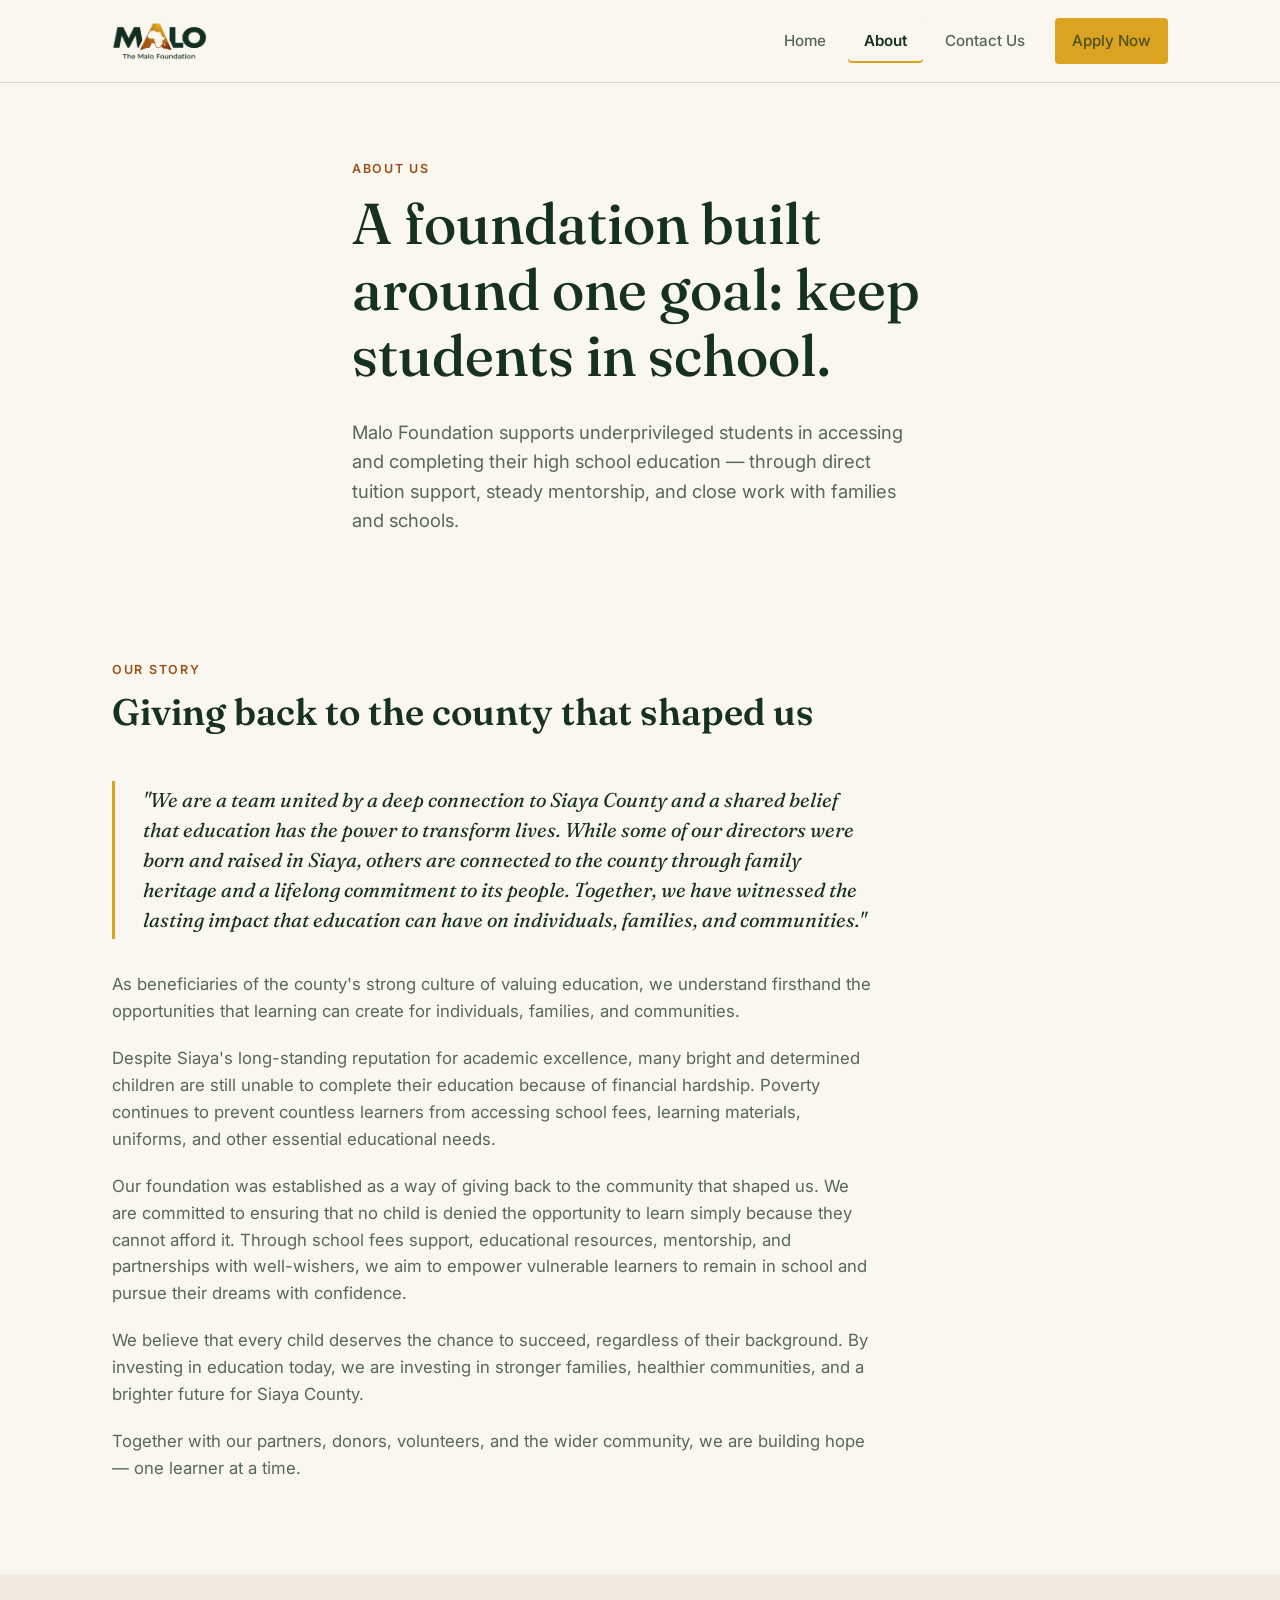
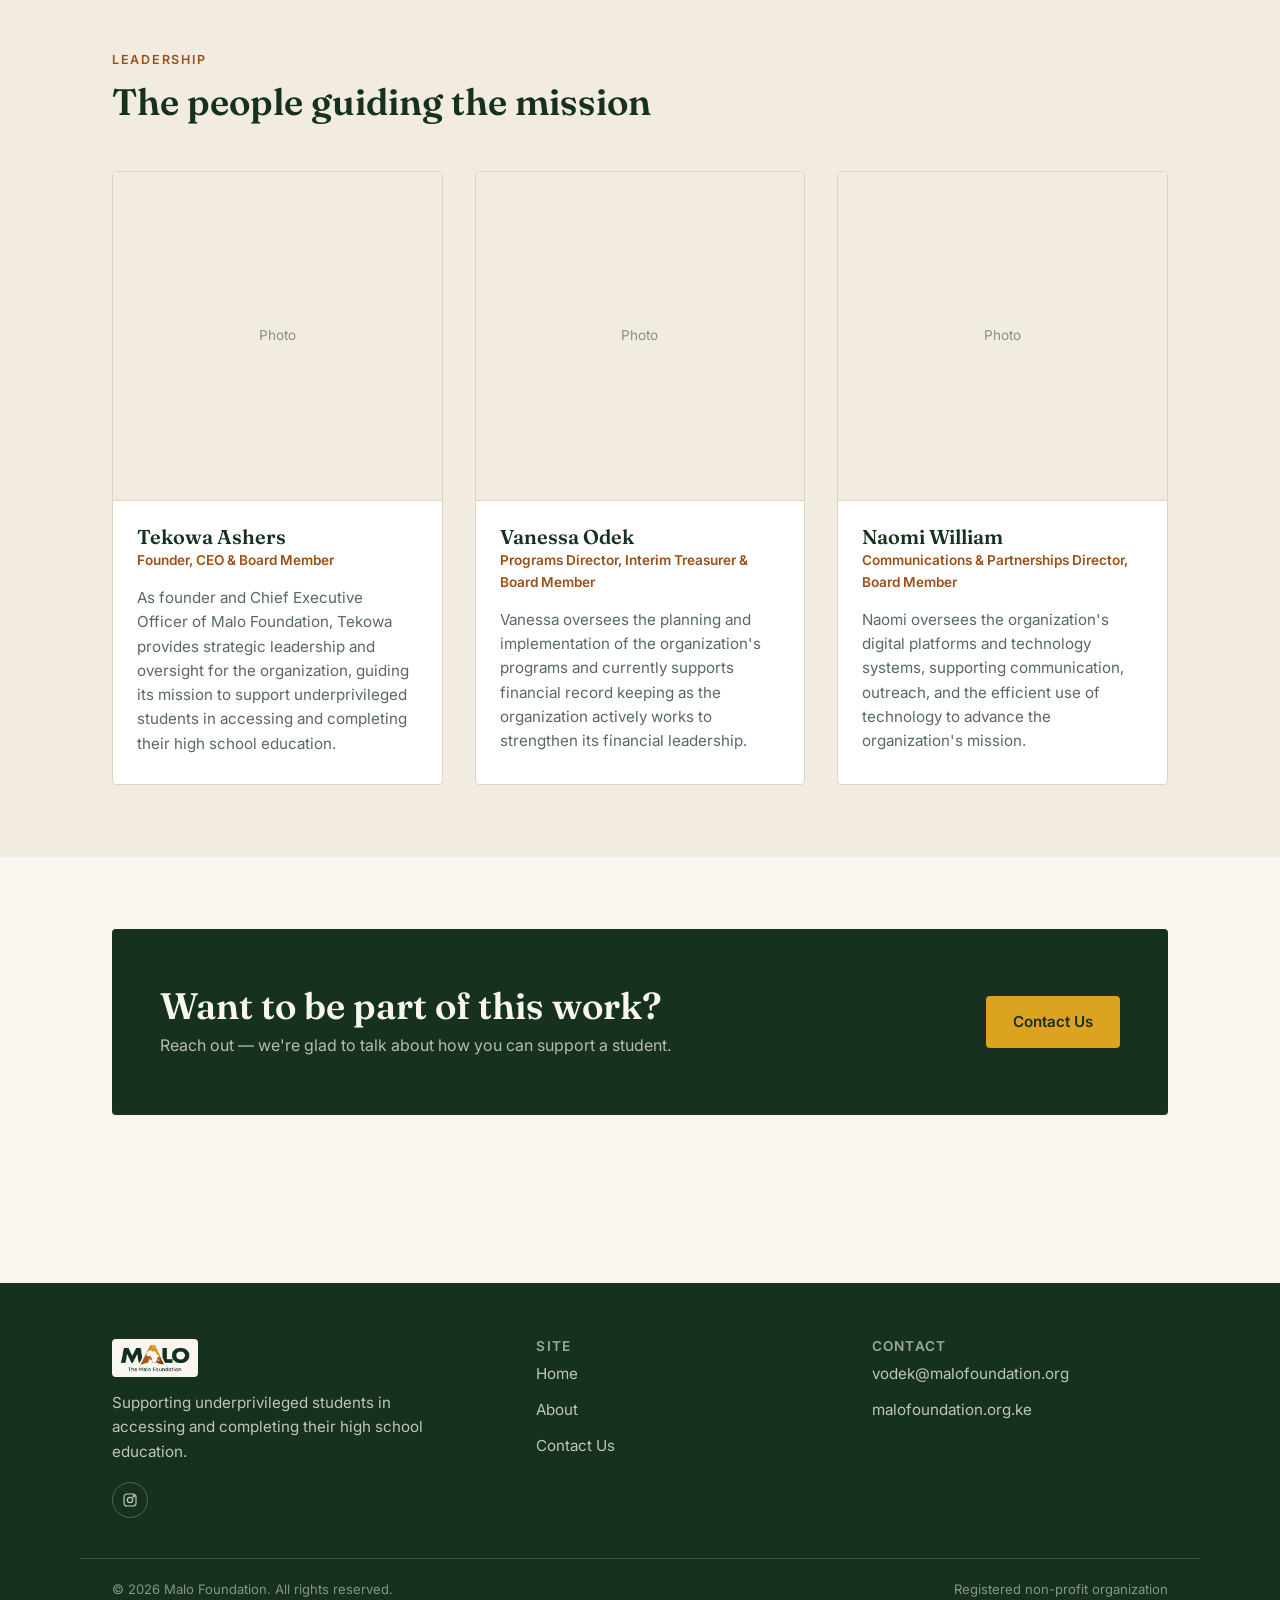
==== about.html @ aba2bfb6 "Add files via upload" ====
<!DOCTYPE html>
<html lang="en">
<head>
<meta charset="UTF-8">
<meta name="viewport" content="width=device-width, initial-scale=1.0">
<title>About Us — Malo Foundation</title>
<meta name="description" content="Learn about Malo Foundation's mission, story, and leadership team.">
<link rel="canonical" href="https://malofoundation.org.ke/about.html">
<link rel="preconnect" href="https://fonts.googleapis.com">
<link href="https://fonts.googleapis.com/css2?family=Fraunces:wght@500;600&family=Inter:wght@400;500;600;700&display=swap" rel="stylesheet">
<link rel="stylesheet" href="styles.css">
</head>
<body>

<header class="site">
  <nav class="nav">
    <a href="index.html" class="brand"><img src="images/logo-full.png" alt="Malo Foundation" class="logo"></a>
    <button class="nav-toggle" aria-label="Toggle menu" aria-expanded="false">
      <span></span><span></span><span></span>
    </button>
    <div class="nav-links">
      <a href="index.html">Home</a>
      <a href="about.html" class="active">About</a>
      <a href="contact.html">Contact Us</a>
      <a href="https://docs.google.com/forms/d/e/1FAIpQLScvFQBksfwYYxupk70utj_v2szdmaSGz6vDlqKPyLweWMRjPA/viewform" target="_blank" rel="noopener" class="btn btn-gold nav-cta">Apply Now</a>
    </div>
  </nav>
</header>

<main>
  <section style="padding-bottom:0;">
    <div class="wrap section-head">
      <span class="eyebrow">About Us</span>
      <h1>A foundation built around one goal: keep students in school.</h1>
      <p class="lede">Malo Foundation supports underprivileged students in accessing and completing their high school education — through direct tuition support, steady mentorship, and close work with families and schools.</p>
    </div>
  </section>

  <section>
    <div class="wrap">
      <div class="section-head" style="max-width:800px;">
        <span class="eyebrow">Our Story</span>
        <h2>Giving back to the county that shaped us</h2>
      </div>
      <div class="story-text">
        <blockquote class="story-quote">"We are a team united by a deep connection to Siaya County and a shared belief that education has the power to transform lives. While some of our directors were born and raised in Siaya, others are connected to the county through family heritage and a lifelong commitment to its people. Together, we have witnessed the lasting impact that education can have on individuals, families, and communities."</blockquote>
        <p>As beneficiaries of the county's strong culture of valuing education, we understand firsthand the opportunities that learning can create for individuals, families, and communities.</p>
        <p>Despite Siaya's long-standing reputation for academic excellence, many bright and determined children are still unable to complete their education because of financial hardship. Poverty continues to prevent countless learners from accessing school fees, learning materials, uniforms, and other essential educational needs.</p>
        <p>Our foundation was established as a way of giving back to the community that shaped us. We are committed to ensuring that no child is denied the opportunity to learn simply because they cannot afford it. Through school fees support, educational resources, mentorship, and partnerships with well-wishers, we aim to empower vulnerable learners to remain in school and pursue their dreams with confidence.</p>
        <p>We believe that every child deserves the chance to succeed, regardless of their background. By investing in education today, we are investing in stronger families, healthier communities, and a brighter future for Siaya County.</p>
        <p>Together with our partners, donors, volunteers, and the wider community, we are building hope — one learner at a time.</p>
      </div>
    </div>
  </section>

  <section class="section-alt">
    <div class="wrap">
      <div class="section-head">
        <span class="eyebrow">Leadership</span>
        <h2>The people guiding the mission</h2>
      </div>

      <div class="leaders">
        <article class="leader">
          <div class="photo">
            <!-- Replace with: <img src="images/tekowa.jpg" alt="Tekowa Ashers"> -->
            Photo
          </div>
          <div class="body">
            <h3>Tekowa Ashers</h3>
            <span class="role">Founder, CEO &amp; Board Member</span>
            <p>As founder and Chief Executive Officer of Malo Foundation, Tekowa provides strategic leadership and oversight for the organization, guiding its mission to support underprivileged students in accessing and completing their high school education.</p>
          </div>
        </article>

        <article class="leader">
          <div class="photo">
            <!-- Replace with: <img src="images/vanessa.jpg" alt="Vanessa Odek"> -->
            Photo
          </div>
          <div class="body">
            <h3>Vanessa Odek</h3>
            <span class="role">Programs Director, Interim Treasurer &amp; Board Member</span>
            <p>Vanessa oversees the planning and implementation of the organization's programs and currently supports financial record keeping as the organization actively works to strengthen its financial leadership.</p>
          </div>
        </article>

        <article class="leader">
          <div class="photo">
            <!-- Replace with: <img src="images/naomi.jpg" alt="Naomi William"> -->
            Photo
          </div>
          <div class="body">
            <h3>Naomi William</h3>
            <span class="role">Communications &amp; Partnerships Director, Board Member</span>
            <p>Naomi oversees the organization's digital platforms and technology systems, supporting communication, outreach, and the efficient use of technology to advance the organization's mission.</p>
          </div>
        </article>
      </div>
    </div>
  </section>

  <section>
    <div class="wrap">
      <div class="cta-band">
        <div>
          <h2>Want to be part of this work?</h2>
          <p>Reach out — we're glad to talk about how you can support a student.</p>
        </div>
        <a href="contact.html" class="btn btn-gold">Contact Us</a>
      </div>
    </div>
  </section>
</main>

<footer class="site">
  <div class="wrap">
    <div>
      <a href="index.html" class="brand on-dark"><img src="images/logo-full.png" alt="Malo Foundation" class="logo"></a>
      <p style="margin-top:14px; max-width:32ch;">Supporting underprivileged students in accessing and completing their high school education.</p>
      <div class="footer-social">
        <a href="https://www.instagram.com/themalofoundation/" target="_blank" rel="noopener" aria-label="Malo Foundation on Instagram">
          <svg width="16" height="16" viewBox="0 0 24 24" fill="none" stroke="currentColor" stroke-width="1.8"><rect x="3" y="3" width="18" height="18" rx="5"/><circle cx="12" cy="12" r="4"/><circle cx="17.5" cy="6.5" r="1"/></svg>
        </a>
      </div>
    </div>
    <div>
      <h4>Site</h4>
      <ul>
        <li><a href="index.html">Home</a></li>
        <li><a href="about.html">About</a></li>
        <li><a href="contact.html">Contact Us</a></li>
      </ul>
    </div>
    <div>
      <h4>Contact</h4>
      <ul>
        <li><a href="mailto:vodek@malofoundation.org">vodek@malofoundation.org</a></li>
        <li><a href="https://malofoundation.org.ke" target="_blank" rel="noopener">malofoundation.org.ke</a></li>
      </ul>
    </div>
  </div>
  <div class="footer-bottom">
    <span>© 2026 Malo Foundation. All rights reserved.</span>
    <span>Registered non-profit organization</span>
  </div>
</footer>

<script src="script.js"></script>
</body>
</html>
---- styles.css ----
/* ============================================================
   MALO FOUNDATION — design tokens
   Palette: deep indigo ink, warm paper, muted gold, quiet leaf-green
   Type: Fraunces (display serif) + Inter (body/utility sans)
   Signature: the "pathway" line — a single unbroken, gently
   climbing line that threads through the hero and the section
   dividers, standing in for a student's path through school.
   ============================================================ */

:root {
  --ink: #16311f;
  --ink-70: rgba(22, 49, 31, 0.72);
  --ink-45: rgba(22, 49, 31, 0.48);
  --paper: #faf7f0;
  --paper-dim: #f1ecdf;
  --gold: #dca320;
  --gold-dark: #9c4f16;
  --leaf: #2f5a3d;
  --line: #ddd5c2;
  --white: #ffffff;

  --serif: "Fraunces", "Iowan Old Style", Georgia, serif;
  --sans: "Inter", -apple-system, BlinkMacSystemFont, "Segoe UI", sans-serif;

  --radius: 4px;
  --max: 1120px;
}

* { box-sizing: border-box; }

html { scroll-behavior: smooth; }

body {
  margin: 0;
  background: var(--paper);
  color: var(--ink);
  font-family: var(--sans);
  font-size: 16px;
  line-height: 1.6;
  -webkit-font-smoothing: antialiased;
}

img { max-width: 100%; display: block; }

a { color: inherit; text-decoration: none; }

.wrap {
  max-width: var(--max);
  margin: 0 auto;
  padding: 0 32px;
}

h1, h2, h3, h4 {
  font-family: var(--serif);
  font-weight: 600;
  line-height: 1.15;
  margin: 0 0 0.5em;
  color: var(--ink);
}

h1 { font-size: clamp(2.4rem, 4.6vw, 3.6rem); font-weight: 500; }
h2 { font-size: clamp(1.7rem, 3vw, 2.3rem); }
h3 { font-size: 1.25rem; }

p { margin: 0 0 1em; }

.eyebrow {
  font-family: var(--sans);
  font-size: 0.78rem;
  letter-spacing: 0.14em;
  text-transform: uppercase;
  color: var(--gold-dark);
  font-weight: 600;
  margin-bottom: 0.9em;
  display: inline-block;
}

.lede {
  font-size: 1.15rem;
  color: var(--ink-70);
  max-width: 56ch;
}

/* ---------- buttons ---------- */
.btn {
  display: inline-flex;
  align-items: center;
  gap: 8px;
  padding: 13px 26px;
  border-radius: var(--radius);
  font-weight: 600;
  font-size: 0.95rem;
  border: 1px solid transparent;
  cursor: pointer;
  transition: transform 0.15s ease, background 0.2s ease, color 0.2s ease, border-color 0.2s ease;
}
.btn:hover { transform: translateY(-1px); }
.btn:focus-visible { outline: 3px solid var(--gold); outline-offset: 2px; }

.btn-primary { background: var(--ink); color: var(--paper); }
.btn-primary:hover { background: var(--gold-dark); }

.btn-ghost { background: transparent; color: var(--ink); border-color: var(--ink); }
.btn-ghost:hover { background: var(--ink); color: var(--paper); }

.btn-gold { background: var(--gold); color: var(--ink); }
.btn-gold:hover { background: var(--gold-dark); color: var(--paper); }

/* ---------- header / nav ---------- */
header.site {
  position: sticky;
  top: 0;
  z-index: 50;
  background: rgba(250, 247, 240, 0.92);
  backdrop-filter: blur(6px);
  border-bottom: 1px solid var(--line);
}

.nav {
  display: flex;
  align-items: center;
  justify-content: space-between;
  padding: 18px 32px;
  max-width: var(--max);
  margin: 0 auto;
}

.brand {
  display: flex;
  align-items: center;
  gap: 10px;
  font-family: var(--serif);
  font-size: 1.3rem;
  font-weight: 600;
  color: var(--ink);
}
.brand img.logo {
  height: 38px;
  width: auto;
  flex-shrink: 0;
}
.brand.on-dark img.logo {
  background: var(--paper);
  padding: 5px 8px;
  border-radius: var(--radius);
}

.nav-links { display: flex; align-items: center; gap: 6px; }
.nav-links a {
  padding: 10px 16px;
  font-size: 0.95rem;
  font-weight: 500;
  color: var(--ink-70);
  border-radius: var(--radius);
}
.nav-links a:hover { color: var(--ink); background: var(--paper-dim); }
.nav-links a.active { color: var(--ink); font-weight: 600; }
.nav-links a.active { box-shadow: inset 0 -2px 0 var(--gold); }

.nav-cta { margin-left: 8px; }

.nav-toggle {
  display: none;
  background: none;
  border: none;
  cursor: pointer;
  padding: 8px;
}
.nav-toggle span {
  display: block;
  width: 24px; height: 2px;
  background: var(--ink);
  margin: 5px 0;
}

/* ---------- footer ---------- */
footer.site {
  background: var(--ink);
  color: var(--paper);
  padding: 56px 0 28px;
  margin-top: 96px;
}
footer.site .wrap {
  display: grid;
  grid-template-columns: 1.3fr 1fr 1fr;
  gap: 40px;
}
footer.site h4 { color: var(--paper); font-family: var(--sans); font-size: 0.85rem; letter-spacing: 0.08em; text-transform: uppercase; color: rgba(250,247,240,0.6); }
footer.site .brand { color: var(--paper); }
footer.site p, footer.site a { color: rgba(250, 247, 240, 0.75); font-size: 0.95rem; }
footer.site a:hover { color: var(--gold); }
footer.site ul { list-style: none; padding: 0; margin: 0; display: flex; flex-direction: column; gap: 10px; }
.footer-social {
  display: flex;
  gap: 10px;
  margin-top: 18px;
}
.footer-social a {
  width: 36px; height: 36px;
  border-radius: 50%;
  border: 1px solid rgba(250,247,240,0.25);
  display: flex; align-items: center; justify-content: center;
  color: rgba(250,247,240,0.85);
  transition: background 0.2s ease, border-color 0.2s ease;
}
.footer-social a:hover { background: var(--gold); border-color: var(--gold); color: var(--ink); }

.footer-bottom {
  max-width: var(--max);
  margin: 40px auto 0;
  padding: 20px 32px 0;
  border-top: 1px solid rgba(250,247,240,0.15);
  font-size: 0.82rem;
  color: rgba(250,247,240,0.5);
  display: flex;
  justify-content: space-between;
  flex-wrap: wrap;
  gap: 8px;
}

/* ---------- hero / pathway signature ---------- */
.hero {
  position: relative;
  padding: 88px 0 60px;
  overflow: hidden;
}
.hero .wrap {
  display: grid;
  grid-template-columns: 1.1fr 0.9fr;
  gap: 48px;
  align-items: center;
}
.hero-brand {
  display: flex;
  align-items: center;
  gap: 12px;
  margin-bottom: 22px;
}
.hero-logo { height: 46px; width: auto; }
.hero-brand-name {
  font-family: var(--serif);
  font-size: 1.3rem;
  font-weight: 600;
  color: var(--ink);
  letter-spacing: 0.01em;
}

.hero-copy .stats {
  display: flex;
  gap: 36px;
  margin-top: 36px;
}
.hero-copy .stat b {
  display: block;
  font-family: var(--serif);
  font-size: 1.9rem;
  color: var(--ink);
}
.hero-copy .stat span {
  font-size: 0.85rem;
  color: var(--ink-45);
}
.hero-actions { display: flex; gap: 14px; margin-top: 34px; flex-wrap: wrap; }

.hero-art { width: 100%; height: auto; }
.hero-art .rays line {
  animation: pulse 2.6s ease-in-out infinite;
}
.hero-art .rays line:nth-child(2) { animation-delay: 0.2s; }
.hero-art .rays line:nth-child(3) { animation-delay: 0.4s; }
.hero-art .rays line:nth-child(4) { animation-delay: 0.6s; }
.hero-art .rays line:nth-child(5) { animation-delay: 0.8s; }
@keyframes pulse { 0%, 100% { opacity: 0.3; } 50% { opacity: 0.75; } }
@media (prefers-reduced-motion: reduce) {
  .hero-art .rays line { animation: none; opacity: 0.5; }
}

/* ---------- generic section ---------- */
section { padding: 72px 0; }
.section-head { max-width: 640px; margin-bottom: 48px; }
.section-alt { background: var(--paper-dim); }

.divider-path {
  width: 100%;
  height: 28px;
  margin: 8px 0 8px;
}
.divider-path .d-track { stroke: var(--line); stroke-width: 2; fill: none; }
.divider-path .d-dot { fill: var(--gold); }

/* ---------- cards: programs / values ---------- */
.grid-3 {
  display: grid;
  grid-template-columns: repeat(3, 1fr);
  gap: 28px;
}
.card {
  background: var(--white);
  border: 1px solid var(--line);
  border-radius: var(--radius);
  padding: 32px 28px;
}
.card .icon {
  width: 42px; height: 42px;
  margin-bottom: 18px;
  color: var(--leaf);
}
.card p:last-child { margin-bottom: 0; color: var(--ink-70); }

/* ---------- mission / split ---------- */
.split {
  display: grid;
  grid-template-columns: 1fr 1fr;
  gap: 64px;
  align-items: center;
}
.split img, .split .imgbox {
  border-radius: var(--radius);
  aspect-ratio: 4/3;
  object-fit: cover;
  background: var(--paper-dim);
  border: 1px solid var(--line);
}

/* ---------- pictorial gallery (Home) ---------- */
.gallery-grid {
  display: grid;
  grid-template-columns: 1.4fr 1fr 1fr;
  grid-template-rows: 1fr 1fr;
  gap: 18px;
  height: 420px;
}
.gallery-item {
  background: var(--paper-dim);
  border: 1px solid var(--line);
  border-radius: var(--radius);
  display: flex;
  align-items: center;
  justify-content: center;
  overflow: hidden;
}
.gallery-item img { width: 100%; height: 100%; object-fit: cover; }
.gallery-item.large { grid-row: span 2; }
.gallery-label {
  font-size: 0.85rem;
  color: var(--ink-45);
  letter-spacing: 0.05em;
}
.imgbox { display: flex; align-items: center; justify-content: center; }

/* ---------- CTA band ---------- */
.cta-band {
  background: var(--ink);
  color: var(--paper);
  border-radius: var(--radius);
  padding: 56px 48px;
  display: flex;
  justify-content: space-between;
  align-items: center;
  gap: 32px;
  flex-wrap: wrap;
}
.cta-band h2 { color: var(--paper); margin-bottom: 6px; }
.cta-band p { color: rgba(250,247,240,0.7); margin: 0; }

/* ---------- leadership (About) ---------- */
.leaders {
  display: grid;
  grid-template-columns: repeat(3, 1fr);
  gap: 32px;
}
.leader {
  background: var(--white);
  border: 1px solid var(--line);
  border-radius: var(--radius);
  overflow: hidden;
  display: flex;
  flex-direction: column;
}
.leader .photo {
  aspect-ratio: 1/1;
  background: var(--paper-dim);
  display: flex;
  align-items: center;
  justify-content: center;
  color: var(--ink-45);
  font-size: 0.85rem;
  border-bottom: 1px solid var(--line);
  overflow: hidden;
}
.leader .photo img { width: 100%; height: 100%; object-fit: cover; }
.leader .body { padding: 24px 24px 28px; }
.leader h3 { margin-bottom: 2px; }
.leader .role {
  display: block;
  font-size: 0.85rem;
  font-weight: 600;
  color: var(--gold-dark);
  margin-bottom: 14px;
}
.leader p { color: var(--ink-70); font-size: 0.95rem; margin: 0; }

/* ---------- story text (About) ---------- */
.story-text {
  max-width: 760px;
  columns: 1;
}
.story-text p {
  color: var(--ink-70);
  font-size: 1.05rem;
  margin-bottom: 1.2em;
}
.story-quote {
  margin: 0 0 1.6em;
  padding: 4px 0 4px 28px;
  border-left: 3px solid var(--gold);
  font-family: var(--serif);
  font-size: 1.25rem;
  font-style: italic;
  line-height: 1.5;
  color: var(--ink);
}

/* ---------- timeline (About) ---------- */
.timeline {
  border-left: 2px solid var(--line);
  padding-left: 28px;
  display: flex;
  flex-direction: column;
  gap: 28px;
}
.timeline .row { position: relative; }
.timeline .row::before {
  content: "";
  position: absolute;
  left: -33px; top: 4px;
  width: 10px; height: 10px;
  border-radius: 50%;
  background: var(--gold);
  border: 2px solid var(--paper);
  box-shadow: 0 0 0 2px var(--gold);
}
.timeline .row b { display: block; font-family: var(--serif); font-size: 1.05rem; margin-bottom: 2px; }
.timeline .row span { color: var(--ink-70); }

/* ---------- contact page ---------- */
.contact-grid {
  display: grid;
  grid-template-columns: 0.9fr 1.1fr;
  gap: 56px;
  align-items: start;
}
.contact-info-solo {
  max-width: 480px;
}
.contact-info .item { display: flex; gap: 16px; margin-bottom: 26px; }
.contact-info .item .ico {
  width: 40px; height: 40px;
  border-radius: 50%;
  background: var(--paper-dim);
  border: 1px solid var(--line);
  display: flex; align-items: center; justify-content: center;
  flex-shrink: 0;
  color: var(--ink);
}
.contact-info .item h4 { margin: 0 0 3px; font-family: var(--sans); font-size: 0.95rem; }
.contact-info .item p { margin: 0; color: var(--ink-70); font-size: 0.95rem; }

form.contact-form {
  background: var(--white);
  border: 1px solid var(--line);
  border-radius: var(--radius);
  padding: 36px;
  display: grid;
  gap: 20px;
}
.form-row { display: grid; grid-template-columns: 1fr 1fr; gap: 20px; }
label {
  display: block;
  font-size: 0.85rem;
  font-weight: 600;
  margin-bottom: 8px;
  color: var(--ink);
}
input, textarea, select {
  width: 100%;
  padding: 12px 14px;
  border: 1px solid var(--line);
  border-radius: var(--radius);
  font-family: var(--sans);
  font-size: 0.95rem;
  background: var(--paper);
  color: var(--ink);
}
input:focus, textarea:focus, select:focus {
  outline: none;
  border-color: var(--gold);
  box-shadow: 0 0 0 3px rgba(193, 147, 47, 0.18);
}
textarea { resize: vertical; min-height: 130px; }
.form-note { font-size: 0.85rem; color: var(--ink-45); margin-top: -6px; }
.form-status {
  font-size: 0.9rem;
  padding: 10px 14px;
  border-radius: var(--radius);
  display: none;
}
.form-status.show { display: block; }
.form-status.ok { background: rgba(76,107,79,0.12); color: var(--leaf); }

.map-note {
  margin-top: 40px;
  border: 1px dashed var(--line);
  border-radius: var(--radius);
  padding: 20px;
  color: var(--ink-45);
  font-size: 0.9rem;
}

/* ---------- responsive ---------- */
@media (max-width: 880px) {
  .hero .wrap, .split, .contact-grid { grid-template-columns: 1fr; }
  .hero .wrap { text-align: left; }
  .grid-3, .leaders { grid-template-columns: 1fr; }
  footer.site .wrap { grid-template-columns: 1fr; }
  .form-row { grid-template-columns: 1fr; }
  .gallery-grid { grid-template-columns: 1fr 1fr; grid-template-rows: auto; height: auto; }
  .gallery-item.large { grid-row: auto; grid-column: span 2; aspect-ratio: 16/9; }
  .gallery-item { aspect-ratio: 4/3; }

  .nav-links {
    position: absolute;
    top: 100%; left: 0; right: 0;
    background: var(--paper);
    border-bottom: 1px solid var(--line);
    flex-direction: column;
    align-items: stretch;
    padding: 10px 16px 18px;
    display: none;
  }
  .nav-links.open { display: flex; }
  .nav-links a { padding: 12px 10px; }
  .nav-toggle { display: block; }
  .nav-cta { margin: 8px 10px 0; }
}
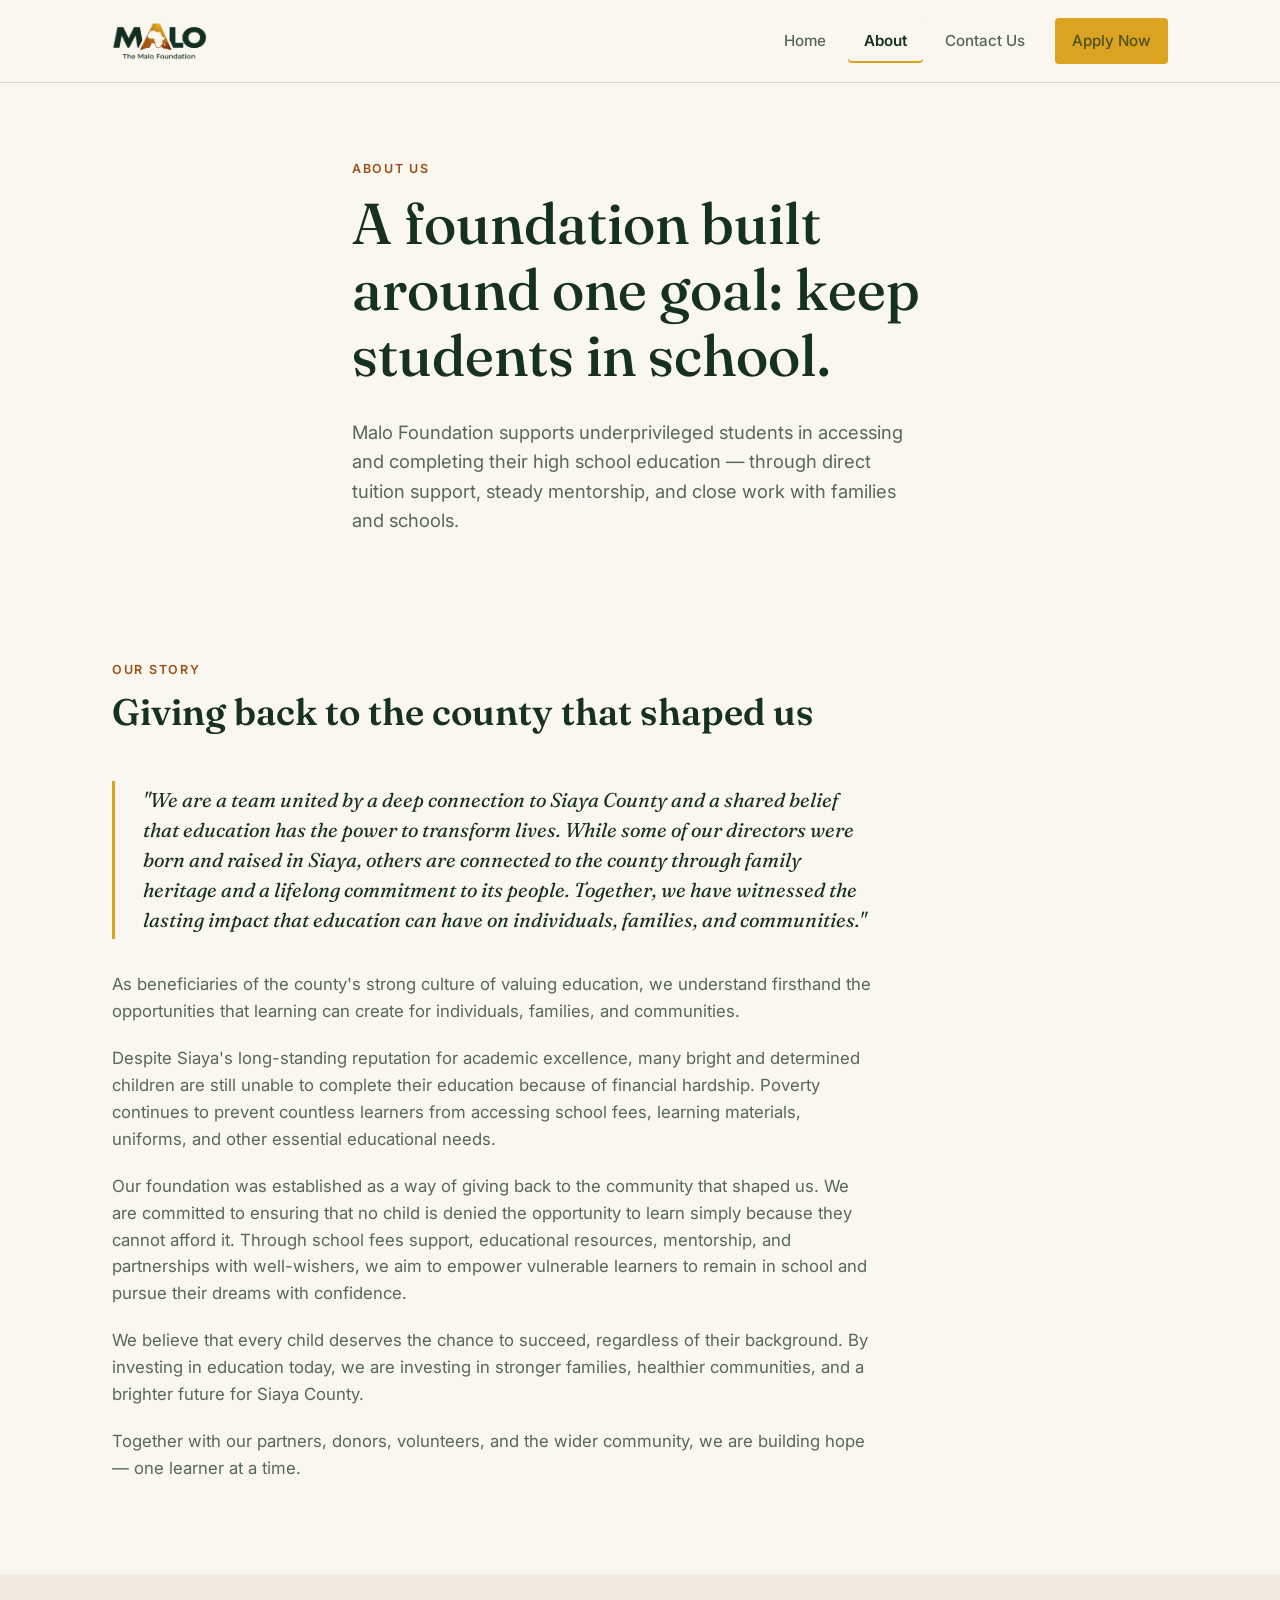
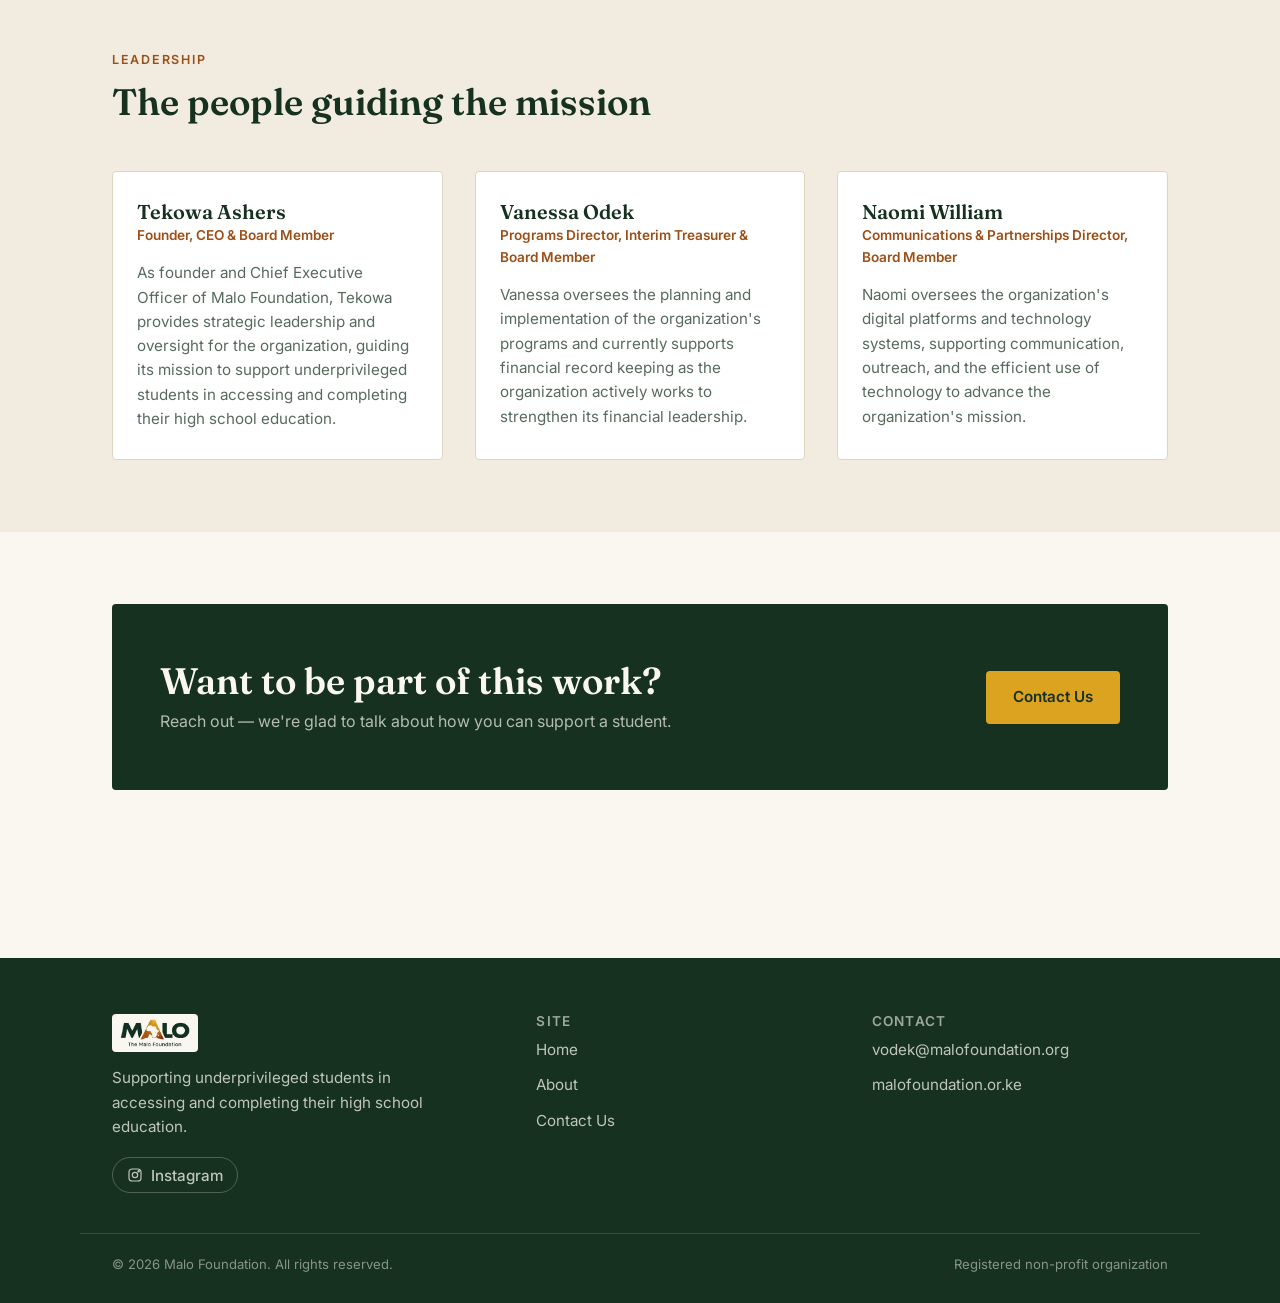
==== commit 37402fdf: "Add files via upload" ====
--- a/about.html
+++ b/about.html
@@ -5,7 +5,7 @@
 <meta name="viewport" content="width=device-width, initial-scale=1.0">
 <title>About Us — Malo Foundation</title>
 <meta name="description" content="Learn about Malo Foundation's mission, story, and leadership team.">
-<link rel="canonical" href="https://malofoundation.org.ke/about.html">
+<link rel="canonical" href="https://malofoundation.or.ke/about.html">
 <link rel="preconnect" href="https://fonts.googleapis.com">
 <link href="https://fonts.googleapis.com/css2?family=Fraunces:wght@500;600&family=Inter:wght@400;500;600;700&display=swap" rel="stylesheet">
 <link rel="stylesheet" href="styles.css">
@@ -62,10 +62,6 @@
 
       <div class="leaders">
         <article class="leader">
-          <div class="photo">
-            <!-- Replace with: <img src="images/tekowa.jpg" alt="Tekowa Ashers"> -->
-            Photo
-          </div>
           <div class="body">
             <h3>Tekowa Ashers</h3>
             <span class="role">Founder, CEO &amp; Board Member</span>
@@ -74,10 +70,6 @@
         </article>
 
         <article class="leader">
-          <div class="photo">
-            <!-- Replace with: <img src="images/vanessa.jpg" alt="Vanessa Odek"> -->
-            Photo
-          </div>
           <div class="body">
             <h3>Vanessa Odek</h3>
             <span class="role">Programs Director, Interim Treasurer &amp; Board Member</span>
@@ -86,10 +78,6 @@
         </article>
 
         <article class="leader">
-          <div class="photo">
-            <!-- Replace with: <img src="images/naomi.jpg" alt="Naomi William"> -->
-            Photo
-          </div>
           <div class="body">
             <h3>Naomi William</h3>
             <span class="role">Communications &amp; Partnerships Director, Board Member</span>
@@ -119,8 +107,9 @@
       <a href="index.html" class="brand on-dark"><img src="images/logo-full.png" alt="Malo Foundation" class="logo"></a>
       <p style="margin-top:14px; max-width:32ch;">Supporting underprivileged students in accessing and completing their high school education.</p>
       <div class="footer-social">
-        <a href="https://www.instagram.com/themalofoundation/" target="_blank" rel="noopener" aria-label="Malo Foundation on Instagram">
+        <a href="https://www.instagram.com/themalofoundation/" target="_blank" rel="noopener" aria-label="Malo Foundation on Instagram" class="social-link">
           <svg width="16" height="16" viewBox="0 0 24 24" fill="none" stroke="currentColor" stroke-width="1.8"><rect x="3" y="3" width="18" height="18" rx="5"/><circle cx="12" cy="12" r="4"/><circle cx="17.5" cy="6.5" r="1"/></svg>
+          <span>Instagram</span>
         </a>
       </div>
     </div>
@@ -136,7 +125,7 @@
       <h4>Contact</h4>
       <ul>
         <li><a href="mailto:vodek@malofoundation.org">vodek@malofoundation.org</a></li>
-        <li><a href="https://malofoundation.org.ke" target="_blank" rel="noopener">malofoundation.org.ke</a></li>
+        <li><a href="https://malofoundation.or.ke" target="_blank" rel="noopener">malofoundation.or.ke</a></li>
       </ul>
     </div>
   </div>
--- a/styles.css
+++ b/styles.css
@@ -38,6 +38,7 @@
   font-size: 16px;
   line-height: 1.6;
   -webkit-font-smoothing: antialiased;
+  overflow-x: hidden;
 }
 
 img { max-width: 100%; display: block; }
@@ -49,6 +50,10 @@
   margin: 0 auto;
   padding: 0 32px;
 }
+
+.wrap.split, .wrap.split > *,
+.gallery-grid, .gallery-grid > *,
+.grid-3 > *, .leaders > * { min-width: 0; }
 
 h1, h2, h3, h4 {
   font-family: var(--serif);
@@ -196,14 +201,18 @@
   margin-top: 18px;
 }
 .footer-social a {
-  width: 36px; height: 36px;
-  border-radius: 50%;
+  height: 36px;
+  padding: 0 14px;
+  border-radius: 18px;
   border: 1px solid rgba(250,247,240,0.25);
-  display: flex; align-items: center; justify-content: center;
+  display: flex; align-items: center; gap: 8px;
   color: rgba(250,247,240,0.85);
-  transition: background 0.2s ease, border-color 0.2s ease;
+  font-size: 0.85rem;
+  font-weight: 500;
+  transition: background 0.2s ease, border-color 0.2s ease, color 0.2s ease;
 }
 .footer-social a:hover { background: var(--gold); border-color: var(--gold); color: var(--ink); }
+.footer-social a span { line-height: 1; }
 
 .footer-bottom {
   max-width: var(--max);
@@ -230,6 +239,7 @@
   gap: 48px;
   align-items: center;
 }
+.hero .wrap > * { min-width: 0; }
 .hero-brand {
   display: flex;
   align-items: center;
@@ -322,6 +332,13 @@
   border: 1px solid var(--line);
 }
 
+.belief-block {
+  max-width: 720px;
+  text-align: center;
+}
+.belief-block .lede { margin-left: auto; margin-right: auto; }
+.belief-block .btn { margin-top: 8px; }
+
 /* ---------- pictorial gallery (Home) ---------- */
 .gallery-grid {
   display: grid;
@@ -389,7 +406,7 @@
   overflow: hidden;
 }
 .leader .photo img { width: 100%; height: 100%; object-fit: cover; }
-.leader .body { padding: 24px 24px 28px; }
+.leader .body { padding: 28px 24px 28px; }
 .leader h3 { margin-bottom: 2px; }
 .leader .role {
   display: block;
@@ -521,6 +538,7 @@
 @media (max-width: 880px) {
   .hero .wrap, .split, .contact-grid { grid-template-columns: 1fr; }
   .hero .wrap { text-align: left; }
+  .hero-copy .stats { flex-wrap: wrap; row-gap: 20px; column-gap: 28px; }
   .grid-3, .leaders { grid-template-columns: 1fr; }
   footer.site .wrap { grid-template-columns: 1fr; }
   .form-row { grid-template-columns: 1fr; }
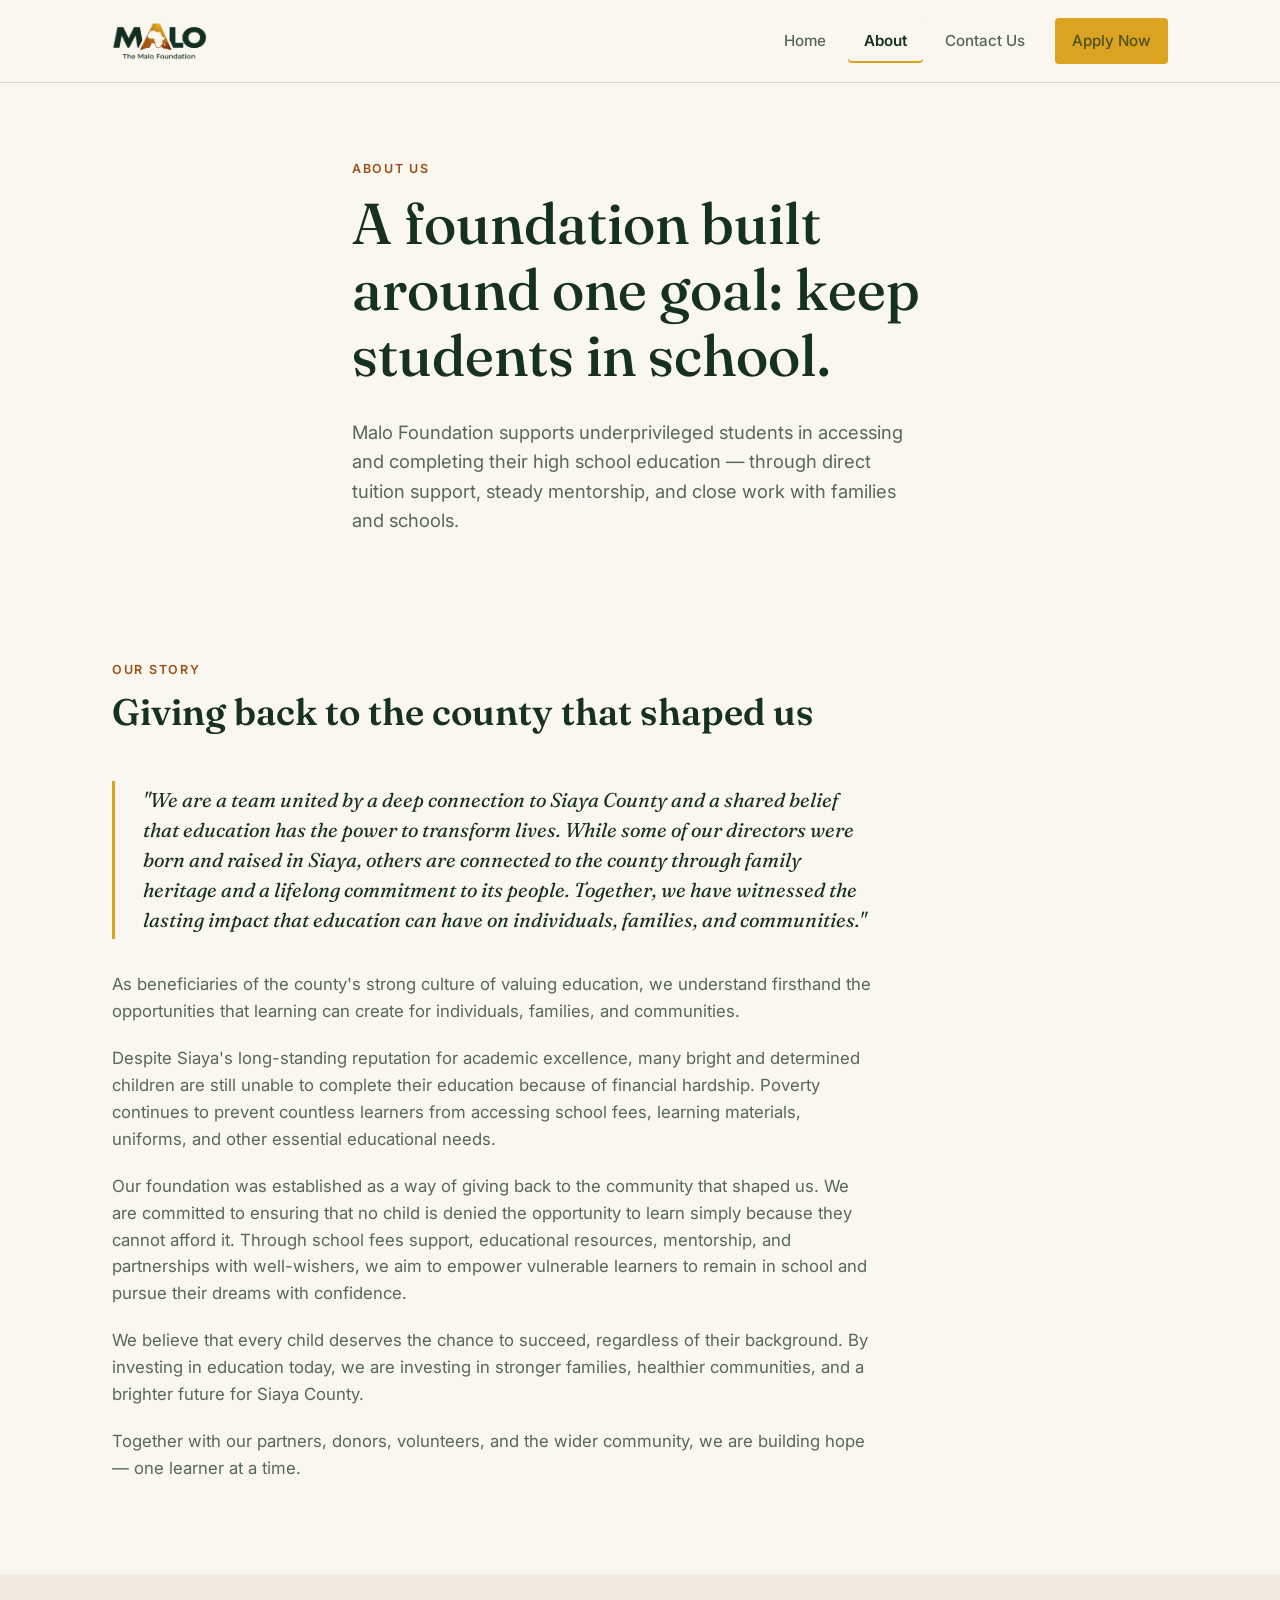
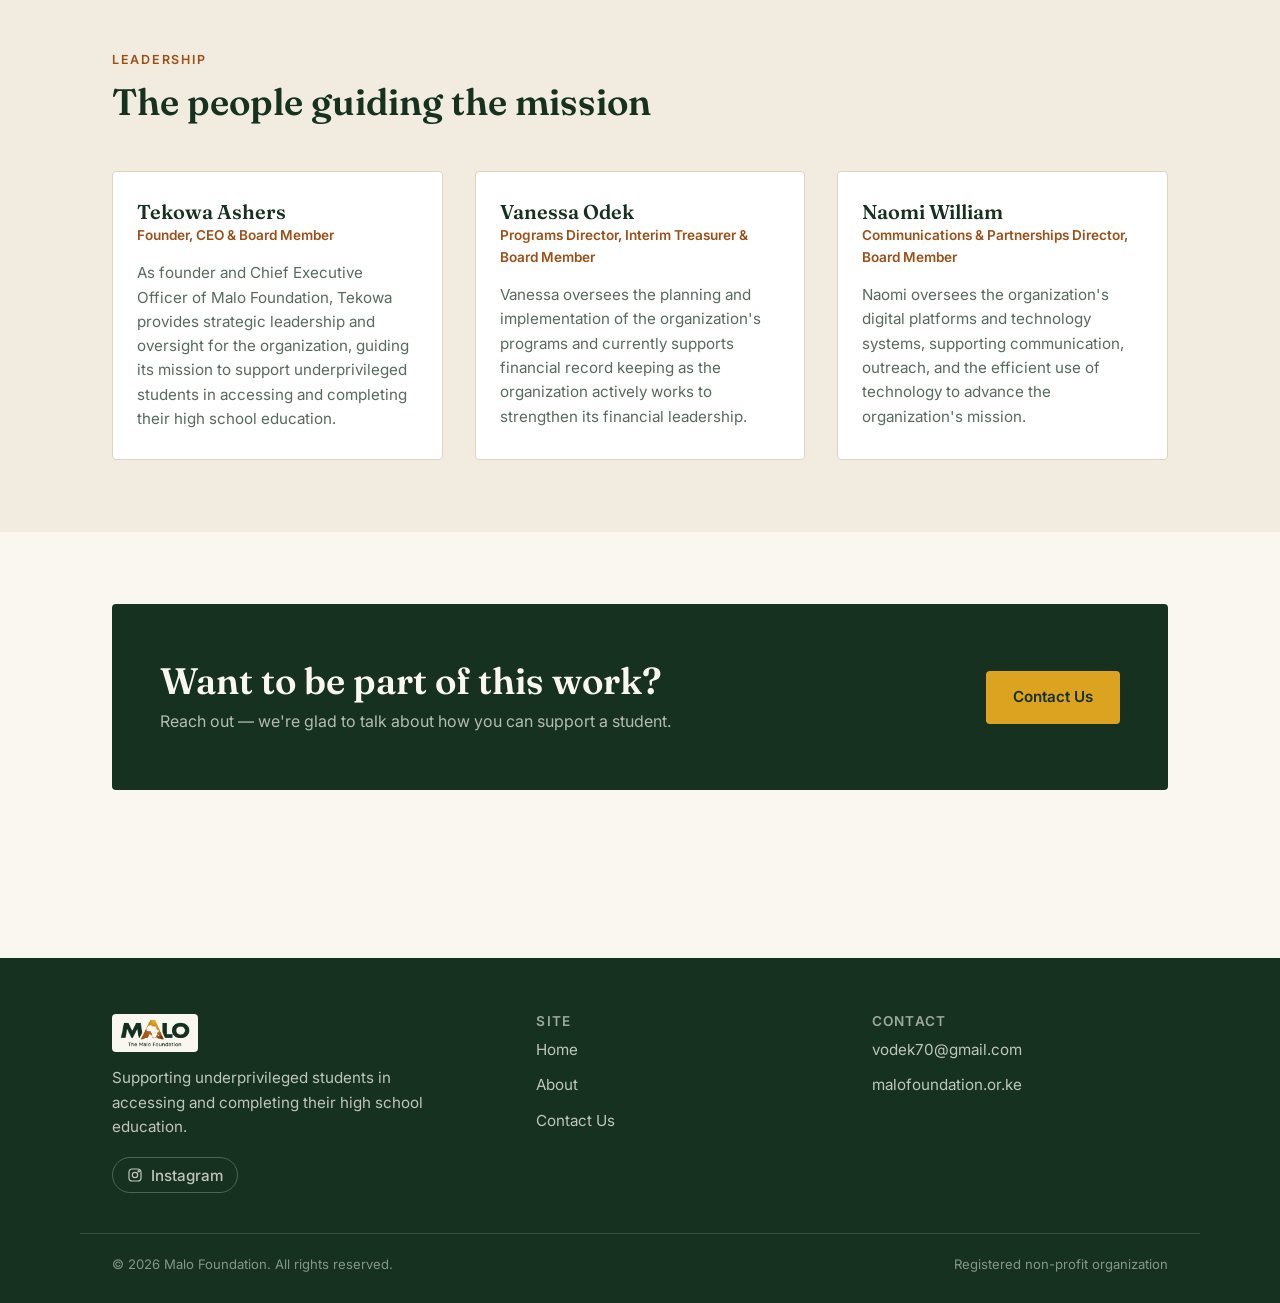
==== commit 96b5589f: "Add files via upload" ====
--- a/about.html
+++ b/about.html
@@ -8,6 +8,12 @@
 <link rel="canonical" href="https://malofoundation.or.ke/about.html">
 <link rel="preconnect" href="https://fonts.googleapis.com">
 <link href="https://fonts.googleapis.com/css2?family=Fraunces:wght@500;600&family=Inter:wght@400;500;600;700&display=swap" rel="stylesheet">
+<link rel="icon" type="image/png" sizes="16x16" href="images/favicon-16x16.png">
+<link rel="icon" type="image/png" sizes="32x32" href="images/favicon-32x32.png">
+<link rel="icon" type="image/png" sizes="48x48" href="images/favicon-48x48.png">
+<link rel="apple-touch-icon" sizes="180x180" href="images/apple-touch-icon.png">
+<link rel="icon" href="favicon.ico">
+<link rel="manifest" href="site.webmanifest">
 <link rel="stylesheet" href="styles.css">
 </head>
 <body>
@@ -124,7 +130,7 @@
     <div>
       <h4>Contact</h4>
       <ul>
-        <li><a href="mailto:vodek@malofoundation.org">vodek@malofoundation.org</a></li>
+        <li><a href="mailto:vodek70@gmail.com">vodek70@gmail.com</a></li>
         <li><a href="https://malofoundation.or.ke" target="_blank" rel="noopener">malofoundation.or.ke</a></li>
       </ul>
     </div>
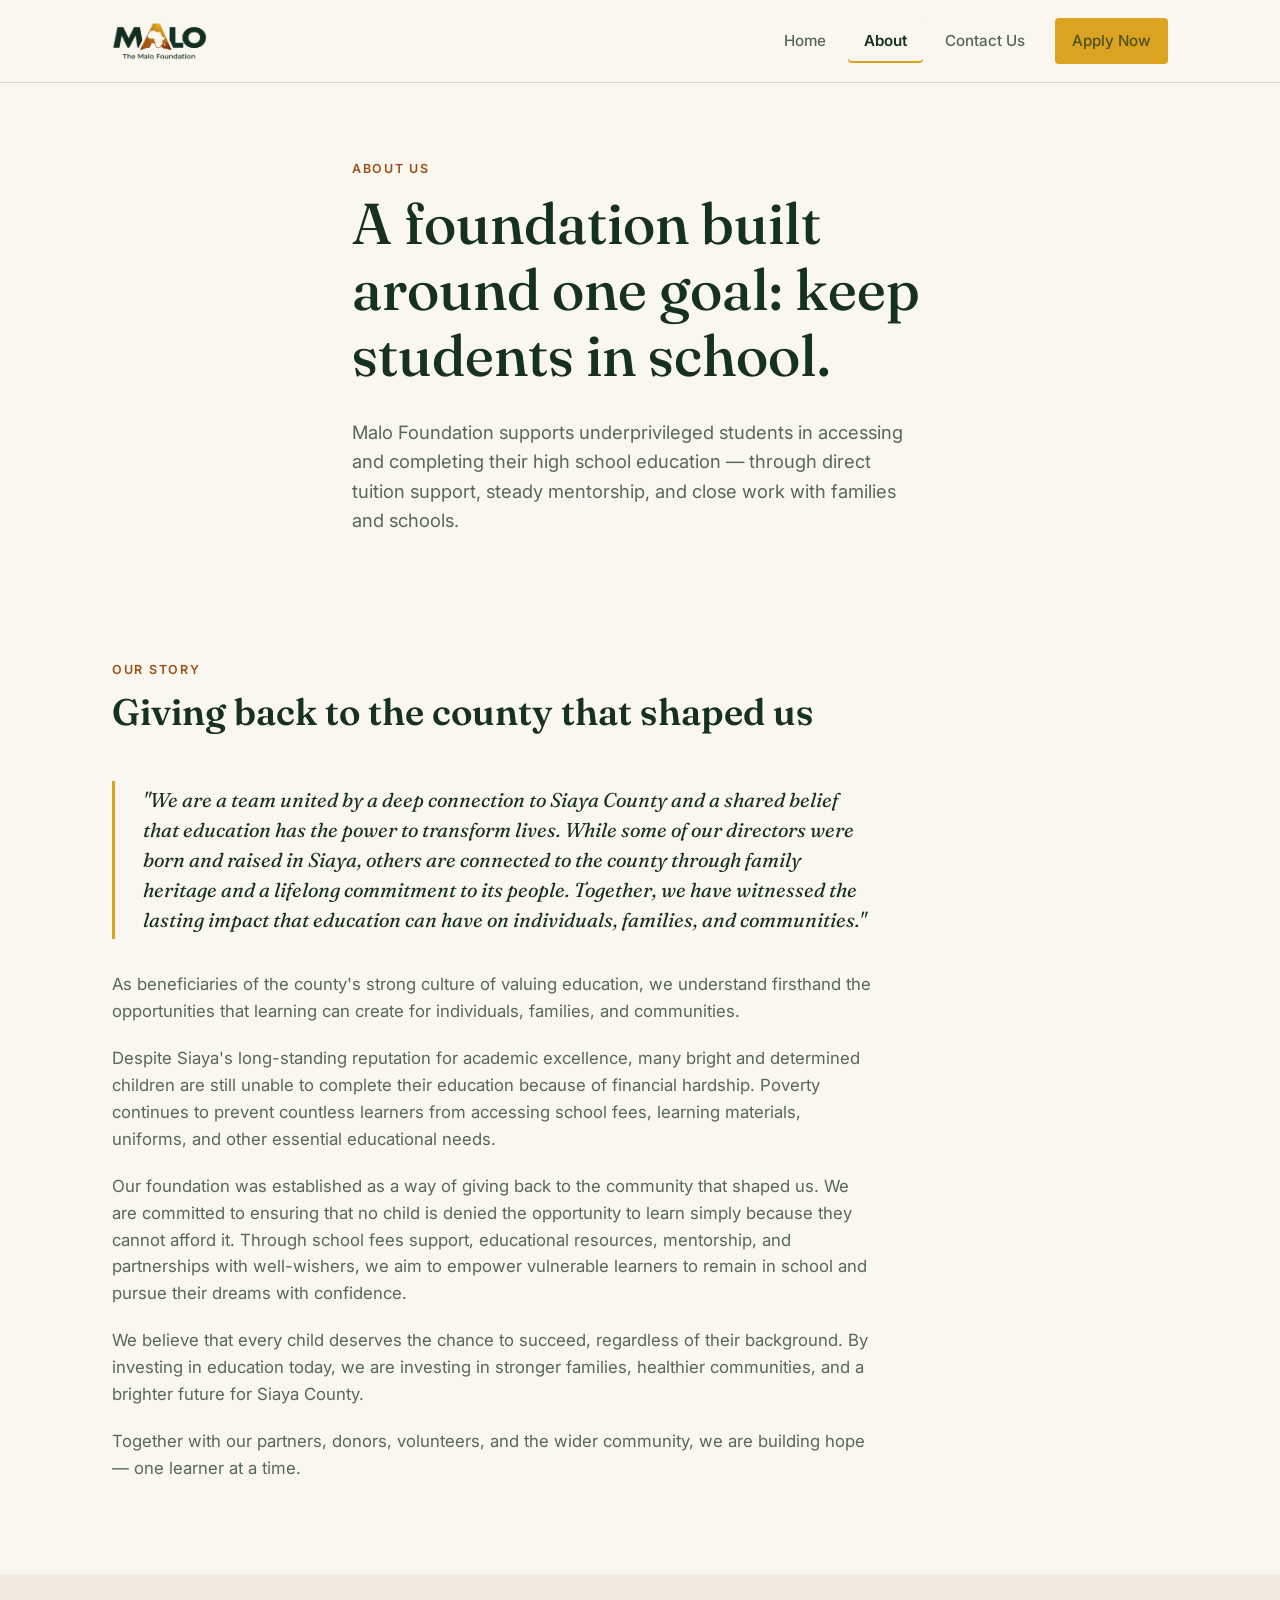
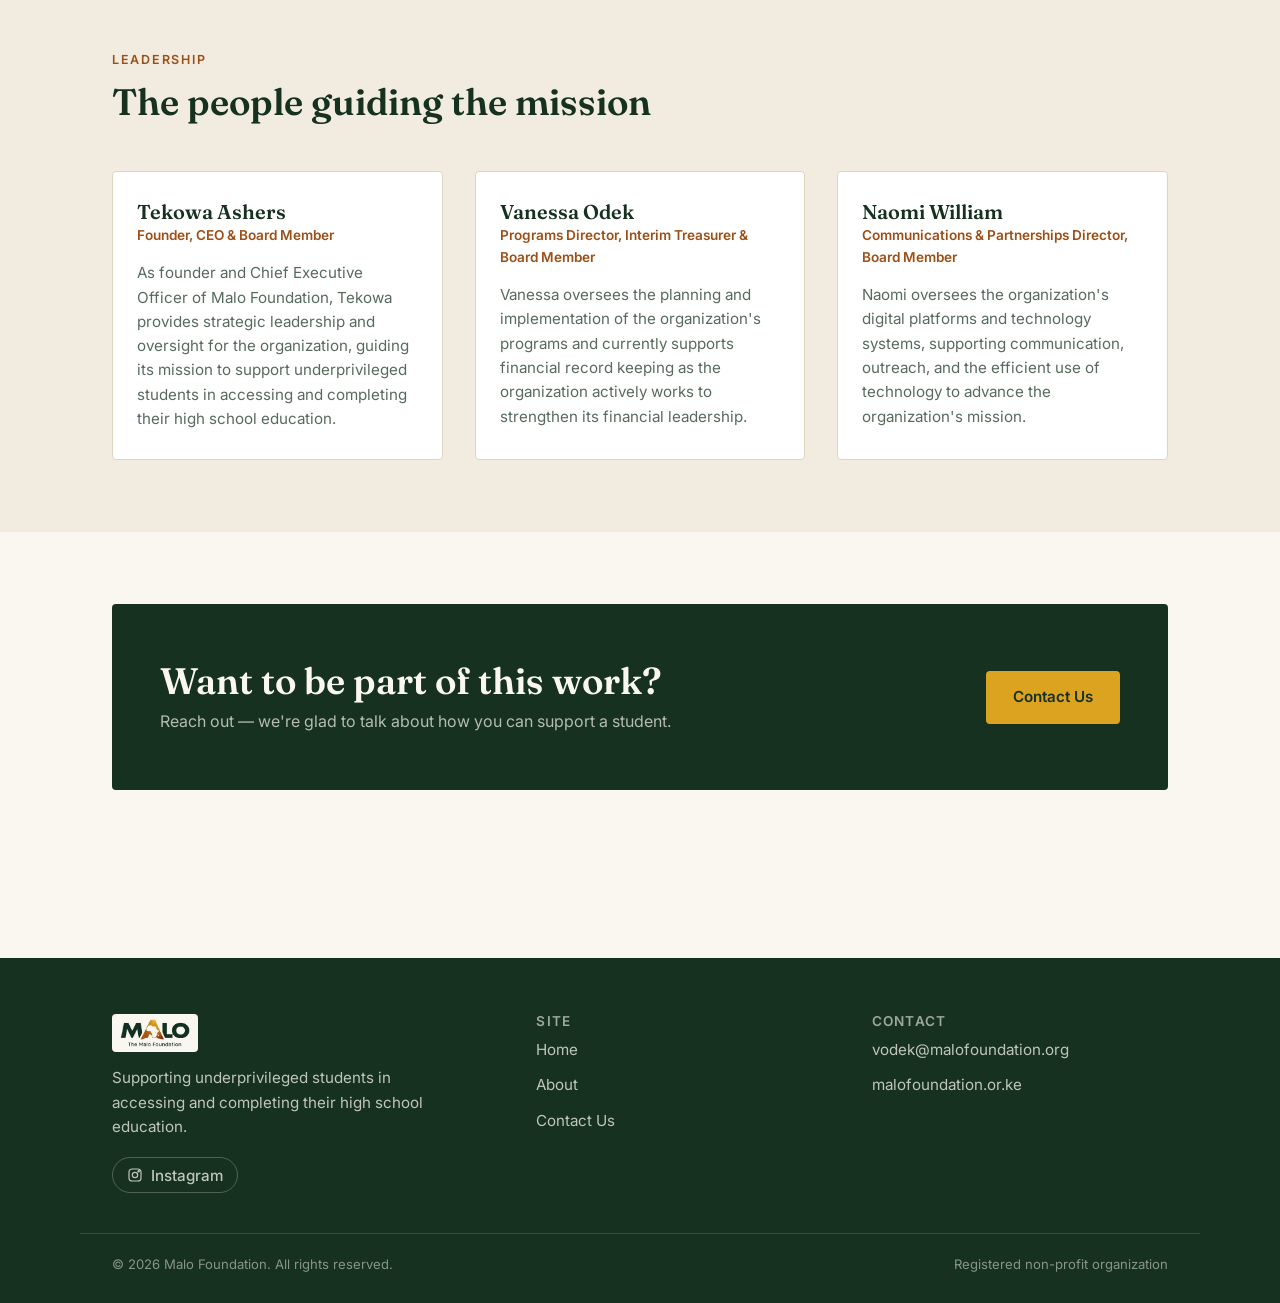
==== commit 55e6a4d5: "Add files via upload" ====
--- a/about.html
+++ b/about.html
@@ -130,7 +130,7 @@
     <div>
       <h4>Contact</h4>
       <ul>
-        <li><a href="mailto:vodek70@gmail.com">vodek70@gmail.com</a></li>
+        <li><a href="mailto:vodek@malofoundation.org">vodek@malofoundation.org</a></li>
         <li><a href="https://malofoundation.or.ke" target="_blank" rel="noopener">malofoundation.or.ke</a></li>
       </ul>
     </div>
